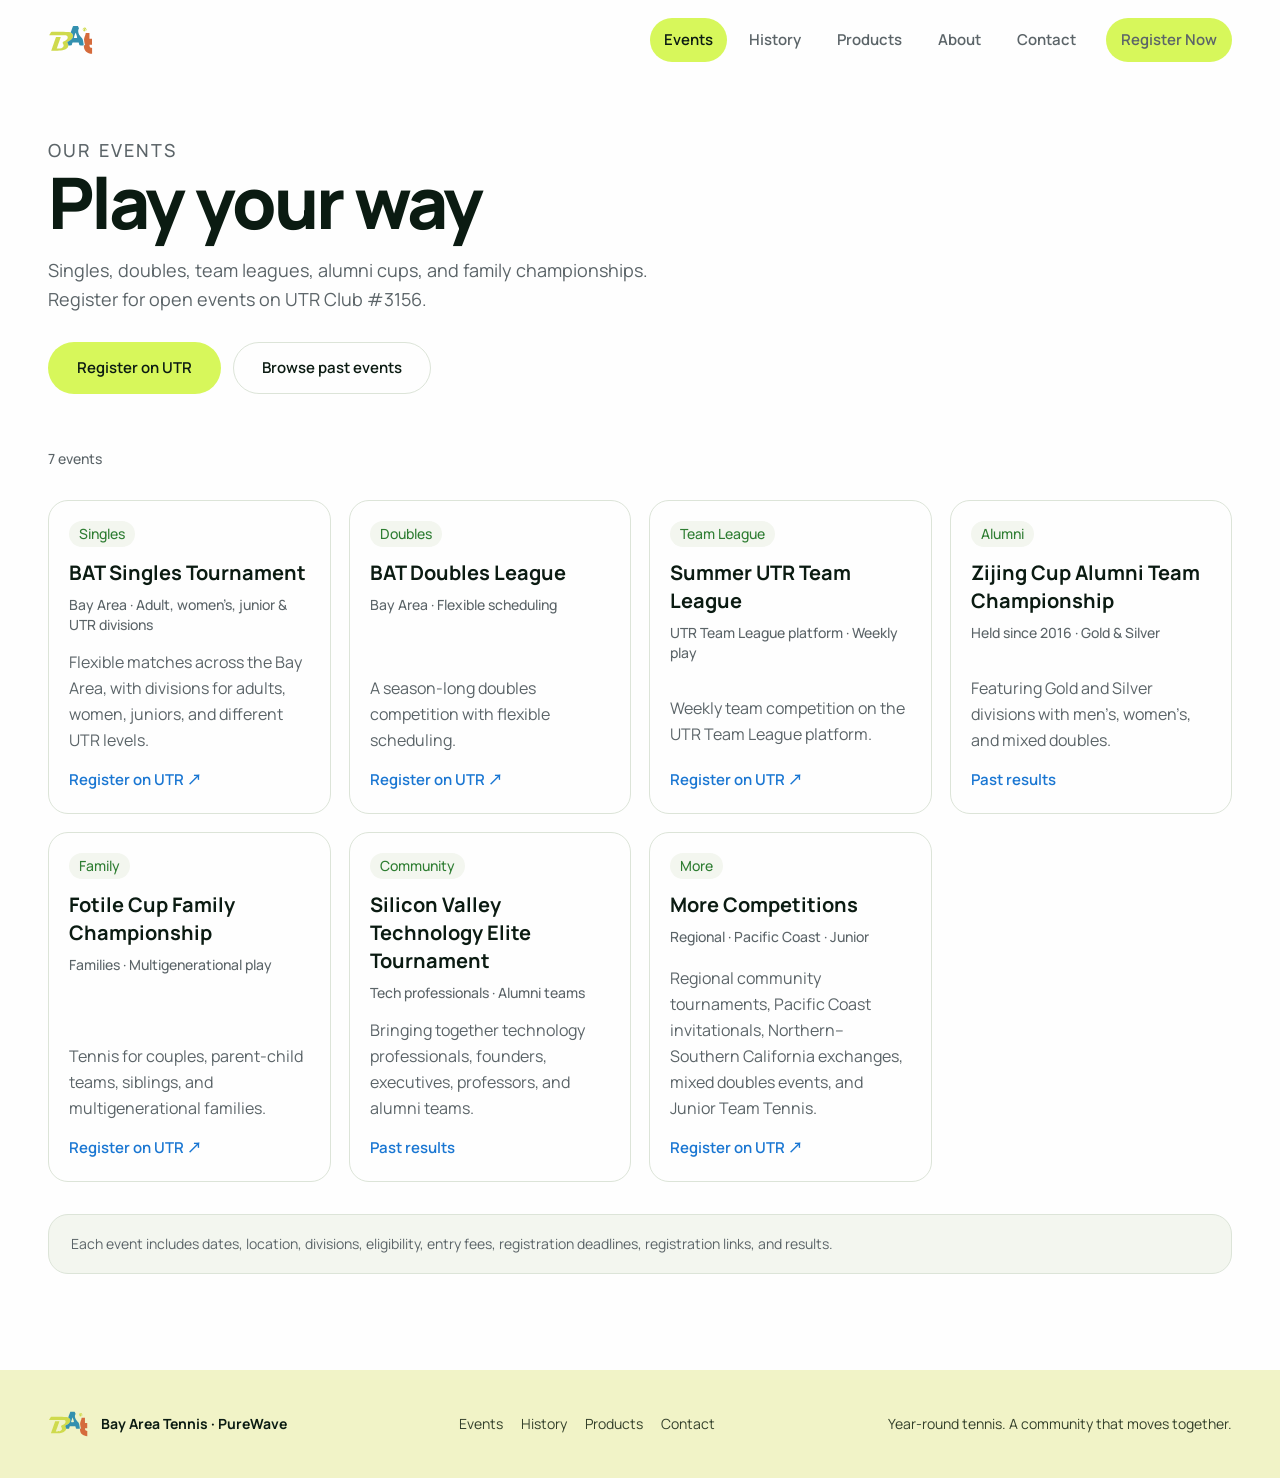
==== events.html @ 65853da6 "Update Bay Area Tennis site Co-authored-by: Copilot <223556219+Copilot@users.noreply.github.com>" ====
<!DOCTYPE html>
<html lang="en">
<head>
  <meta charset="UTF-8">
  <meta name="viewport" content="width=device-width, initial-scale=1.0">
  <meta name="description" content="Bay Area Tennis events: singles, doubles, team leagues, alumni cups, and family championships. Register on UTR Club #3156.">
  <meta name="theme-color" content="#2E7D32">
  <title>Events | Bay Area Tennis</title>
  <link rel="preconnect" href="https://fonts.googleapis.com">
  <link rel="preconnect" href="https://fonts.gstatic.com" crossorigin>
  <link href="https://fonts.googleapis.com/css2?family=Manrope:wght@400;500;600;700;800&family=Noto+Sans+SC:wght@400;500;700&display=swap" rel="stylesheet">
  <link rel="stylesheet" href="styles.css">
</head>
<body>
  <nav class="nav" aria-label="Main navigation">
    <a class="brand" href="index.html" aria-label="Bay Area Tennis home">
      <img src="resources/images/logo/BayAreaTennis_Logo.svg" alt="Bay Area Tennis">
    </a>
    <div class="nav-links">
      <a href="events.html" aria-current="page">Events</a>
      <a href="history.html">History</a>
      <a href="products.html">Products</a>
      <a href="index.html#about">About</a>
      <a href="index.html#contact">Contact</a>
      <a class="button button-primary" data-register href="https://app.utrsports.net/club/3156?tab=info">Register Now</a>
    </div>
    <button class="menu-toggle" type="button" aria-label="Open navigation menu" aria-expanded="false" aria-controls="mobile-menu">
      <svg width="20" height="20" viewBox="0 0 24 24" fill="none" aria-hidden="true">
        <path d="M4 7h16M4 12h16M4 17h16" stroke="currentColor" stroke-width="1.75" stroke-linecap="round"/>
      </svg>
    </button>
  </nav>
  <div class="mobile-menu" id="mobile-menu">
    <a href="events.html" aria-current="page">Events</a>
    <a href="history.html">History</a>
    <a href="products.html">Products</a>
    <a href="index.html#about">About</a>
    <a href="index.html#contact">Contact</a>
    <a data-register href="https://app.utrsports.net/club/3156?tab=info">Register Now</a>
  </div>

  <main>
    <header class="page-hero container">
      <p class="section-kicker">Our events</p>
      <h1 class="hero-title">Play your way</h1>
      <p>Singles, doubles, team leagues, alumni cups, and family championships. Register for open events on UTR Club #3156.</p>
      <div class="hero-actions">
        <a class="button button-primary" data-register href="https://app.utrsports.net/club/3156?tab=info">Register on UTR</a>
        <a class="button button-secondary on-light" href="history.html">Browse past events</a>
      </div>
    </header>

    <section class="container page-section">
      <div class="page-toolbar">
        <p class="section-status" id="events-status">Loading events…</p>
      </div>
      <div class="event-grid" id="events-grid"></div>
      <button class="button button-secondary on-light events-load-more" id="events-load-more" type="button" aria-controls="events-grid" hidden>Show more events</button>
      <p class="event-note" id="events-note"></p>
    </section>
  </main>

  <footer class="footer">
    <div class="container footer-inner">
      <div class="footer-brand">
        <img src="resources/images/logo/BayAreaTennis_Logo.svg" alt="">
        <span>Bay Area Tennis · PureWave</span>
      </div>
      <div class="footer-links">
        <a href="events.html">Events</a>
        <a href="history.html">History</a>
        <a href="products.html">Products</a>
        <a href="index.html#contact">Contact</a>
      </div>
      <p>Year-round tennis. A community that moves together.</p>
    </div>
  </footer>

  <script src="js/site.js"></script>
  <script src="js/events.js"></script>
</body>
</html>
---- styles.css ----
:root {
  --brand-green: #2e7d32;
  --brand-blue: #1976d2;
  --accent: #d7f75b;
  --accent-hover: #c9ea48;
  --accent-pressed: #bbdd38;
  --ink: #0b1b12;
  --muted: #5b6468;
  --canvas: #fefefe;
  --surface: #f3f6ef;
  --border: #dce4d8;
  --on-dark: #fff;
  --font-sans: "Manrope", "Noto Sans SC", "PingFang SC", "Microsoft YaHei", sans-serif;
  --container: 1280px;
  --page-pad: 48px;
  --section-space: 96px;
  --radius-card: 20px;
  --radius-control: 12px;
  --radius-pill: 999px;
  --nav-h: 80px;
  --ease: 180ms ease-out;
}

*, *::before, *::after { box-sizing: border-box; }

html {
  scroll-behavior: smooth;
  scroll-padding-top: calc(var(--nav-h) + 16px);
}

body {
  margin: 0;
  background: var(--canvas);
  color: var(--ink);
  font-family: var(--font-sans);
  font-size: 16px;
  line-height: 26px;
  -webkit-font-smoothing: antialiased;
}

img { max-width: 100%; display: block; }
a { color: inherit; }
h1, h2, h3, p { margin-top: 0; }

a:focus-visible,
button:focus-visible {
  outline: 3px solid var(--brand-blue);
  outline-offset: 3px;
}

.container {
  width: min(var(--container), calc(100% - 2 * var(--page-pad)));
  margin-inline: auto;
}

/* Nav */
.nav {
  position: fixed;
  inset: 0 0 auto;
  z-index: 30;
  height: var(--nav-h);
  display: flex;
  align-items: center;
  justify-content: space-between;
  gap: 24px;
  padding: 0 max(var(--page-pad), calc((100vw - var(--container)) / 2));
  background: rgba(254, 254, 254, .94);
  border-bottom: 1px solid transparent;
  backdrop-filter: blur(16px);
  transition: border-color var(--ease);
}

.nav.is-scrolled { border-bottom-color: var(--border); }

.brand {
  display: inline-flex;
  align-items: center;
  gap: 12px;
  text-decoration: none;
  color: var(--ink);
  font-size: 17px;
  font-weight: 800;
  letter-spacing: -.03em;
}

.brand img {
  width: auto;
  height: 32px;
}

.nav-links {
  display: flex;
  align-items: center;
  gap: 8px;
}

.nav-links a {
  min-height: 44px;
  display: inline-flex;
  align-items: center;
  padding: 8px 14px;
  border-radius: var(--radius-pill);
  color: var(--muted);
  font-size: 15px;
  font-weight: 600;
  line-height: 22px;
  text-decoration: none;
  transition: color var(--ease), background var(--ease);
}

.nav-links a:hover,
.nav-links a[aria-current="page"] {
  color: var(--ink);
  background: var(--surface);
}

.nav-links a[aria-current="page"] {
  background: var(--accent);
}

.nav-links .button {
  margin-left: 8px;
}

.menu-toggle {
  display: none;
  width: 44px;
  height: 44px;
  border: 1px solid var(--border);
  border-radius: 50%;
  background: var(--canvas);
  color: var(--ink);
  cursor: pointer;
}

.mobile-menu { display: none; }

/* Buttons */
.button {
  min-height: 52px;
  display: inline-flex;
  align-items: center;
  justify-content: center;
  gap: 8px;
  padding: 12px 28px;
  border: 1px solid transparent;
  border-radius: var(--radius-pill);
  font: inherit;
  font-size: 15px;
  font-weight: 600;
  line-height: 22px;
  text-decoration: none;
  cursor: pointer;
  transition: background var(--ease), color var(--ease), border-color var(--ease), transform var(--ease), box-shadow var(--ease);
}

.button:hover { transform: translateY(-1px); }
.button:active { transform: none; }

.button-primary {
  background: var(--accent);
  color: var(--ink);
}

.button-primary:hover { background: var(--accent-hover); }
.button-primary:active { background: var(--accent-pressed); }

.button-secondary {
  background: transparent;
  border-color: rgba(255, 255, 255, .55);
  color: var(--on-dark);
}

.button-secondary:hover { background: rgba(255, 255, 255, .12); }

.button-secondary.on-light {
  border-color: var(--border);
  color: var(--ink);
}

.button-secondary.on-light:hover { background: var(--surface); }

/* Hero */
.hero {
  position: relative;
  isolation: isolate;
  min-height: 640px;
  display: flex;
  align-items: center;
  overflow: hidden;
  padding: calc(var(--nav-h) + 56px) 0 64px;
  color: var(--on-dark);
  text-align: left;
  background:
    linear-gradient(rgba(9, 42, 65, .35), rgba(9, 42, 65, .35)),
    url("resources/images/hero-sky-serve.png") center center / cover no-repeat;
}

.hero::before,
.hero::after {
  content: none;
}

.hero-content {
  position: relative;
  z-index: 1;
  width: 100%;
  max-width: 680px;
}

.eyebrow {
  margin: 0 0 18px;
  color: var(--accent);
  font-size: 14px;
  font-weight: 500;
  letter-spacing: .14em;
  text-transform: uppercase;
  line-height: 20px;
}

.hero-title {
  margin: 0 0 24px;
  font-size: clamp(42px, 5.56vw, 80px);
  line-height: 1.05;
  font-weight: 800;
  letter-spacing: -.04em;
}

.hero-title span { display: block; }

.hero-copy {
  max-width: 540px;
  margin: 0 0 32px;
  color: rgba(255, 255, 255, .9);
  font-size: 18px;
  line-height: 29px;
}

.hero-actions {
  display: flex;
  flex-wrap: wrap;
  gap: 12px;
  margin-bottom: 40px;
}

.hero-note {
  margin: 0;
  color: rgba(255, 255, 255, .78);
  font-size: 14px;
  font-weight: 500;
  line-height: 20px;
}

/* Sections */
.section { padding: var(--section-space) 0; }
.section-surface { background: var(--surface); }
.section-compact { --section-space: 64px; }
.section-compact .section-header { margin-bottom: 24px; }

.section-header {
  max-width: 720px;
  margin-bottom: 40px;
}

.section-kicker {
  margin: 0 0 12px;
  color: var(--brand-green);
  font-size: 14px;
  font-weight: 500;
  letter-spacing: .12em;
  text-transform: uppercase;
  line-height: 20px;
}

.section h2,
.section-title {
  margin: 0 0 16px;
  font-size: clamp(30px, 3.1vw, 44px);
  line-height: 1.2;
  font-weight: 700;
  letter-spacing: -.025em;
}

.section-intro {
  margin: 0;
  color: var(--muted);
  font-size: 16px;
  line-height: 26px;
}

.section-cta { margin-top: 32px; }

.section-toolbar {
  display: flex;
  align-items: center;
  justify-content: space-between;
  gap: 16px;
  margin-bottom: 24px;
}

.section-status {
  margin: 0;
  color: var(--muted);
  font-size: 14px;
  font-weight: 500;
}

/* Events */
.event-grid {
  display: grid;
  grid-template-columns: repeat(4, minmax(0, 1fr));
  gap: 18px;
}

.event-card {
  display: flex;
  flex-direction: column;
  min-height: 100%;
  padding: 20px;
  border: 1px solid var(--border);
  border-radius: var(--radius-card);
  background: var(--canvas);
  transition: box-shadow var(--ease), transform var(--ease), border-color var(--ease);
}

.event-card:hover {
  transform: translateY(-2px);
  box-shadow: 0 8px 24px rgba(11, 27, 18, .08);
  border-color: #c8d5c2;
}

.events-load-more {
  display: flex;
  width: fit-content;
  margin: 24px auto 0;
}

.events-load-more[hidden] {
  display: none;
}

.event-status {
  display: inline-flex;
  align-items: center;
  width: fit-content;
  min-height: 26px;
  margin-bottom: 12px;
  padding: 0 10px;
  border-radius: var(--radius-pill);
  background: var(--surface);
  color: var(--brand-green);
  font-size: 14px;
  font-weight: 500;
  line-height: 20px;
}

.event-card h3 {
  margin: 0 0 8px;
  font-size: 20px;
  line-height: 28px;
  font-weight: 700;
}

.event-meta {
  margin: 0 0 12px;
  color: var(--muted);
  font-size: 14px;
  font-weight: 500;
  line-height: 20px;
}

.event-card p {
  margin: 0 0 14px;
  color: var(--muted);
  flex: 1;
}

.event-note {
  margin: 32px 0 0;
  padding: 18px 22px;
  border: 1px solid var(--border);
  border-radius: var(--radius-card);
  background: var(--surface);
  color: var(--muted);
  font-size: 14px;
  line-height: 22px;
}

.text-link {
  color: var(--brand-blue);
  font-size: 15px;
  font-weight: 600;
  text-decoration: none;
}

.text-link:hover {
  text-decoration: underline;
  text-underline-offset: 3px;
}

/* About / community */
.community-grid {
  display: grid;
  grid-template-columns: 1.05fr .95fr;
  gap: 32px;
  align-items: center;
}

.community-copy p {
  margin: 0 0 16px;
  color: var(--muted);
}

.community-copy p:last-of-type { margin-bottom: 24px; }

.audience-list {
  display: grid;
  grid-template-columns: repeat(2, minmax(0, 1fr));
  justify-content: start;
  gap: 7px 8px;
  margin: 0 0 18px;
  padding: 0;
  list-style: none;
}

.audience-list li {
  width: fit-content;
  max-width: 100%;
  padding: 6px 10px;
  border: 1px solid var(--border);
  border-radius: var(--radius-pill);
  background: var(--canvas);
  font-size: 12px;
  line-height: 18px;
  font-weight: 500;
  white-space: nowrap;
}

.audience-list li:last-child {
  grid-column: 1 / -1;
  justify-self: start;
}

@media (max-width: 640px) {
  .audience-list {
    grid-template-columns: 1fr;
  }

  .audience-list li:last-child {
    grid-column: auto;
    justify-self: start;
  }
}

.community-panel {
  position: relative;
  min-height: 300px;
  padding: 28px;
  border-radius: 24px;
  overflow: hidden;
  color: var(--on-dark);
  background:
    linear-gradient(160deg, rgba(25, 118, 210, .92), rgba(46, 125, 50, .88)),
    linear-gradient(45deg, var(--brand-blue), var(--brand-green));
}

.community-panel::before {
  content: "";
  position: absolute;
  inset: 24px;
  border: 1px solid rgba(255, 255, 255, .16);
  border-radius: 18px;
  pointer-events: none;
}

.community-panel > * { position: relative; z-index: 1; }

.community-panel .section-kicker { color: var(--accent); }

.community-panel h3 {
  margin: 0 0 14px;
  font-size: 32px;
  line-height: 1.15;
  letter-spacing: -.03em;
}

.community-panel p {
  margin: 0;
  color: rgba(255, 255, 255, .86);
  max-width: 34ch;
}

/* Cards / history preview / products preview */
.card-grid {
  display: grid;
  grid-template-columns: repeat(3, minmax(0, 1fr));
  gap: 24px;
}

.story-card {
  display: flex;
  flex-direction: column;
  padding: 24px;
  border: 1px solid var(--border);
  border-radius: var(--radius-card);
  background: var(--canvas);
  text-decoration: none;
  transition: box-shadow var(--ease), transform var(--ease);
}

.story-card:hover {
  transform: translateY(-2px);
  box-shadow: 0 8px 24px rgba(11, 27, 18, .08);
}

.story-card-image {
  width: 100%;
  aspect-ratio: 16 / 10;
  margin-bottom: 20px;
  border-radius: 12px;
  background: var(--surface);
  object-fit: contain;
}

.story-card-product-images {
  display: grid;
  grid-template-columns: repeat(2, minmax(0, 1fr));
  width: 100%;
  aspect-ratio: 16 / 10;
  gap: 2px;
  margin-bottom: 20px;
  overflow: hidden;
  border-radius: 12px;
  background: var(--surface);
}

.story-card-product-images-towel {
  grid-template-columns: repeat(3, minmax(0, 1fr));
}

.story-card-product-images img {
  width: 100%;
  height: 100%;
  object-fit: contain;
}

.story-card time,
.product-meta {
  display: block;
  margin-bottom: 12px;
  color: var(--brand-green);
  font-size: 14px;
  font-weight: 500;
  line-height: 20px;
}

.story-card h3 {
  margin: 0 0 12px;
  font-size: 22px;
  line-height: 30px;
  font-weight: 700;
}

.story-card p {
  margin: 0 0 20px;
  color: var(--muted);
  flex: 1;
}

/* Partners */
.partner-section {
  padding: 56px 0;
}

.partner-heading {
  margin-bottom: 28px;
  text-align: center;
}

.partner-heading .section-kicker {
  margin-bottom: 6px;
}

.partner-heading h2 {
  margin: 0;
}

.partner-logos {
  display: grid;
  gap: 20px;
}

.partner-logos-primary,
.partner-logos-secondary {
  display: flex;
  align-items: center;
  justify-content: center;
  flex-wrap: wrap;
}

.partner-logos-primary {
  gap: 24px;
}

.partner-logo {
  display: grid;
  place-items: center;
}

.partner-logo-primary {
  width: min(100%, 380px);
  height: 116px;
  padding: 16px 22px;
}

.partner-logo-primary img {
  width: 100%;
  height: 100%;
  object-fit: contain;
}

.partner-logos-secondary {
  gap: 16px;
}

.partner-logo-secondary {
  width: 160px;
  height: 80px;
  padding: 10px 14px;
}

.partner-logo-secondary img {
  width: 100%;
  height: 100%;
  object-fit: contain;
}

.partner-logo-webox img {
  width: 90%;
  height: 90%;
}

/* Contact */
.contact-band {
  padding: 40px 0;
  background: #d8ebf0;
  color: var(--ink);
}

.contact-layout {
  display: flex;
  align-items: center;
  justify-content: space-between;
  flex-wrap: wrap;
  gap: 28px 40px;
}

.contact-info {
  flex: 1 1 600px;
}

.contact-title {
  margin: 0 0 16px;
  font-size: 24px;
  line-height: 32px;
}

.contact-band .social-list {
  display: grid;
  grid-template-columns: repeat(2, minmax(0, 1fr));
  gap: 10px 28px;
  margin: 0;
  padding: 0;
  list-style: none;
  color: #354b53;
  font-size: 14px;
  line-height: 22px;
}

.contact-band .social-list strong {
  display: inline;
  margin-right: 8px;
  color: var(--ink);
}

.contact-band .social-list a {
  color: var(--brand-blue);
  text-underline-offset: 3px;
}

.contact-band .button-secondary {
  border-color: rgba(11, 27, 18, .3);
  color: var(--ink);
}

.contact-band .button-secondary:hover {
  background: rgba(11, 27, 18, .08);
}

.contact-actions {
  display: flex;
  flex-wrap: wrap;
  gap: 12px;
}

/* Footer */
.footer {
  padding: 40px 0;
  background: #f1f3c7;
  color: #34402b;
  font-size: 14px;
}

.footer-inner {
  display: flex;
  align-items: center;
  justify-content: space-between;
  gap: 24px;
  flex-wrap: wrap;
}

.footer-brand {
  display: flex;
  align-items: center;
  gap: 12px;
  color: var(--ink);
  font-weight: 700;
}

.footer-brand img {
  height: 28px;
  width: auto;
}

.footer-links {
  display: flex;
  flex-wrap: wrap;
  gap: 8px 18px;
}

.footer-links a {
  color: #34402b;
  text-decoration: none;
}

.footer-links a:hover { color: #a94e26; }

.footer p { margin: 0; }

/* Inner pages */
.page-hero {
  padding: calc(var(--nav-h) + 56px) 0 24px;
}

.page-hero .hero-title {
  margin-bottom: 16px;
  color: var(--ink);
}

.page-hero > p {
  max-width: 640px;
  margin: 0;
  color: var(--muted);
  font-size: 18px;
  line-height: 29px;
}

.page-hero .hero-actions {
  margin: 28px 0 0;
}

.page-section {
  padding-bottom: var(--section-space);
}

/* History */
.history-toolbar,
.page-toolbar {
  display: flex;
  align-items: center;
  justify-content: space-between;
  gap: 16px;
  margin: 28px 0;
}

.lang-toggle {
  display: inline-flex;
  padding: 4px;
  border: 1px solid var(--border);
  border-radius: var(--radius-pill);
  background: var(--surface);
}

.lang-toggle button {
  min-height: 36px;
  padding: 6px 14px;
  border: 0;
  border-radius: var(--radius-pill);
  background: transparent;
  color: var(--muted);
  font: inherit;
  font-size: 13px;
  font-weight: 700;
  cursor: pointer;
}

.lang-toggle button[aria-pressed="true"] {
  background: var(--accent);
  color: var(--ink);
}

.history-list {
  display: grid;
  gap: 20px;
}

.history-article {
  padding: 32px;
  border: 1px solid var(--border);
  border-radius: var(--radius-card);
  background: var(--canvas);
}

.history-article time {
  display: block;
  margin-bottom: 12px;
  color: var(--brand-green);
  font-size: 14px;
  font-weight: 500;
  line-height: 20px;
}

.history-article h2 {
  margin: 0 0 16px;
  font-size: clamp(22px, 2.4vw, 28px);
  line-height: 1.25;
  font-weight: 700;
  letter-spacing: -.02em;
}

.history-body { color: var(--muted); }
.history-body p { margin: 0 0 14px; }
.history-body p:last-child { margin-bottom: 0; }

.history-source { margin-top: 20px; font-size: 15px; }
.history-source a {
  color: var(--brand-blue);
  font-weight: 700;
  text-underline-offset: 3px;
}

/* Products */
.products-grid {
  display: grid;
  grid-template-columns: repeat(3, minmax(0, 1fr));
  gap: 24px;
}

.product-card {
  display: flex;
  flex-direction: column;
  min-height: 100%;
  border: 1px solid var(--border);
  border-radius: var(--radius-card);
  background: var(--canvas);
  overflow: hidden;
  transition: box-shadow var(--ease), transform var(--ease);
}

.product-card:hover {
  transform: translateY(-2px);
  box-shadow: 0 8px 24px rgba(11, 27, 18, .08);
}

.product-gallery {
  display: grid;
  gap: 10px;
}

.product-media {
  aspect-ratio: 4 / 3;
  background: var(--surface);
  overflow: hidden;
}

.product-media-grid {
  display: grid;
  gap: 2px;
}

.product-media-grid-pair { grid-template-columns: repeat(2, minmax(0, 1fr)); }
.product-media-grid-towel {
  grid-template-columns: repeat(3, minmax(0, 1fr));
  aspect-ratio: 16 / 5;
}

.product-media-item {
  display: flex;
  flex-direction: column;
  min-width: 0;
  min-height: 0;
  margin: 0;
  overflow: hidden;
  background: var(--canvas);
}

.product-media-item img {
  flex: 1;
  min-height: 0;
}

.product-media-item figcaption {
  padding: 5px 3px;
  color: var(--muted);
  font-size: 11px;
  line-height: 14px;
  text-align: center;
}

.product-media img,
.product-main-image {
  width: 100%;
  height: 100%;
  object-fit: contain;
}

.image-switcher {
  display: flex;
  flex-wrap: wrap;
  gap: 8px;
  padding: 0 12px;
}

.image-chip {
  min-height: 32px;
  padding: 6px 12px;
  border: 1px solid var(--border);
  border-radius: var(--radius-pill);
  background: var(--surface);
  color: var(--muted);
  font: inherit;
  font-size: 13px;
  font-weight: 600;
  cursor: pointer;
  transition: background var(--ease), color var(--ease), border-color var(--ease);
}

.image-chip:hover {
  color: var(--ink);
  border-color: #c8d5c2;
}

.image-chip[aria-pressed="true"] {
  background: var(--accent);
  border-color: transparent;
  color: var(--ink);
}

.product-media-fallback {
  width: 100%;
  height: 100%;
  display: grid;
  place-items: center;
  color: var(--muted);
  font-size: 14px;
  font-weight: 600;
  background: linear-gradient(135deg, var(--surface), #e7efe3);
}

.product-body {
  display: flex;
  flex-direction: column;
  flex: 1;
  padding: 20px 22px 24px;
}

.product-top {
  display: flex;
  align-items: center;
  justify-content: space-between;
  gap: 12px;
  margin-bottom: 10px;
}

.product-category {
  color: var(--brand-green);
  font-size: 13px;
  font-weight: 600;
  letter-spacing: .04em;
  text-transform: uppercase;
}

.product-status {
  display: inline-flex;
  align-items: center;
  min-height: 28px;
  padding: 0 10px;
  border-radius: var(--radius-pill);
  background: #fff4cc;
  color: #6a5200;
  font-size: 12px;
  font-weight: 700;
}

.product-card h3 {
  margin: 0 0 10px;
  font-size: 20px;
  line-height: 28px;
}

.product-card > .product-body > p,
.product-body > p {
  margin: 0 0 12px;
  color: var(--muted);
}

.product-designs {
  margin: 0 0 16px;
  color: var(--muted);
  font-size: 14px;
  line-height: 20px;
}

.product-actions {
  display: grid;
  gap: 10px;
  margin-top: auto;
}

.product-order-button { width: 100%; }
.product-detail { margin-top: 0; }

.product-panel {
  display: none;
  margin-top: 16px;
  padding-top: 16px;
  border-top: 1px solid var(--border);
}

.product-card.is-open .product-panel { display: block; }

.variant-list {
  display: grid;
  gap: 10px;
  margin: 0;
  padding: 0;
  list-style: none;
}

.variant-list li {
  display: flex;
  justify-content: space-between;
  gap: 12px;
  padding: 10px 12px;
  border-radius: 12px;
  background: var(--surface);
  color: var(--muted);
  font-size: 14px;
}

.variant-list strong { color: var(--ink); }

.product-note {
  margin: 12px 0 0;
  color: var(--muted);
  font-size: 13px;
  line-height: 20px;
}

html[lang="zh"] .hero-title {
  font-size: clamp(36px, 4.45vw, 64px);
  line-height: 1.2;
  font-weight: 700;
  letter-spacing: 0;
}

@media (max-width: 1199px) {
  :root {
    --page-pad: 32px;
    --section-space: 72px;
  }

  .event-grid,
  .card-grid,
  .products-grid {
    grid-template-columns: repeat(2, minmax(0, 1fr));
  }

  .community-grid,
  .contact-layout {
    grid-template-columns: 1fr;
    gap: 28px;
  }
}

@media (max-width: 960px) {
  .nav-links { display: none; }
  .menu-toggle { display: inline-grid; place-items: center; }

  .mobile-menu {
    position: fixed;
    top: var(--nav-h);
    right: 0;
    z-index: 29;
    display: none;
    width: min(320px, 88vw);
    padding: 16px 20px 24px;
    flex-direction: column;
    gap: 4px;
    border: 1px solid var(--border);
    border-top: 0;
    border-radius: 0 0 0 16px;
    background: rgba(254, 254, 254, .98);
    box-shadow: 0 16px 32px rgba(11, 27, 18, .1);
  }

  .mobile-menu.open { display: flex; }

  .mobile-menu a {
    min-height: 44px;
    display: flex;
    align-items: center;
    padding: 10px 4px;
    border-bottom: 1px solid var(--border);
    color: var(--ink);
    font-weight: 600;
    text-decoration: none;
  }

  .mobile-menu a:last-child {
    margin-top: 12px;
    justify-content: center;
    border: 0;
    border-radius: var(--radius-pill);
    background: var(--accent);
  }
}

@media (max-width: 767px) {
  :root {
    --page-pad: 20px;
    --section-space: 56px;
    --nav-h: 64px;
  }

  .hero {
    min-height: 560px;
    padding: calc(var(--nav-h) + 40px) 0 56px;
    background-position: right center;
  }

  .hero-copy { font-size: 16px; line-height: 26px; }

  .hero-actions,
  .contact-actions {
    flex-direction: column;
    align-items: stretch;
  }

  .button { width: 100%; min-height: 48px; }
  .nav-links .button { width: auto; }

  .event-grid,
  .card-grid,
  .products-grid {
    grid-template-columns: 1fr;
    gap: 16px;
  }

  .event-card h3 { font-size: 22px; line-height: 30px; }
  .section-header { margin-bottom: 24px; }
  .community-panel { min-height: 260px; padding: 24px; }
  .history-article { padding: 24px; }

  .history-toolbar,
  .page-toolbar,
  .section-toolbar {
    align-items: flex-start;
    flex-direction: column;
  }

  .footer-inner { align-items: flex-start; flex-direction: column; }

  .partner-section { padding: 44px 0; }
  .partner-heading { margin-bottom: 20px; }
  .partner-logos { gap: 16px; }
  .partner-logos-primary { gap: 12px; }
  .partner-logo-primary { width: calc(50% - 6px); height: 76px; padding: 10px; }
  .partner-logos-secondary { gap: 10px; }
  .partner-logo-secondary { width: 128px; height: 64px; padding: 8px 10px; }
  .contact-band .social-list { grid-template-columns: 1fr; }
  .contact-actions { width: 100%; }
  .contact-actions .button { width: 100%; }
}

@media (prefers-reduced-motion: reduce) {
  *, *::before, *::after {
    scroll-behavior: auto !important;
    transition-duration: .01ms !important;
  }
}
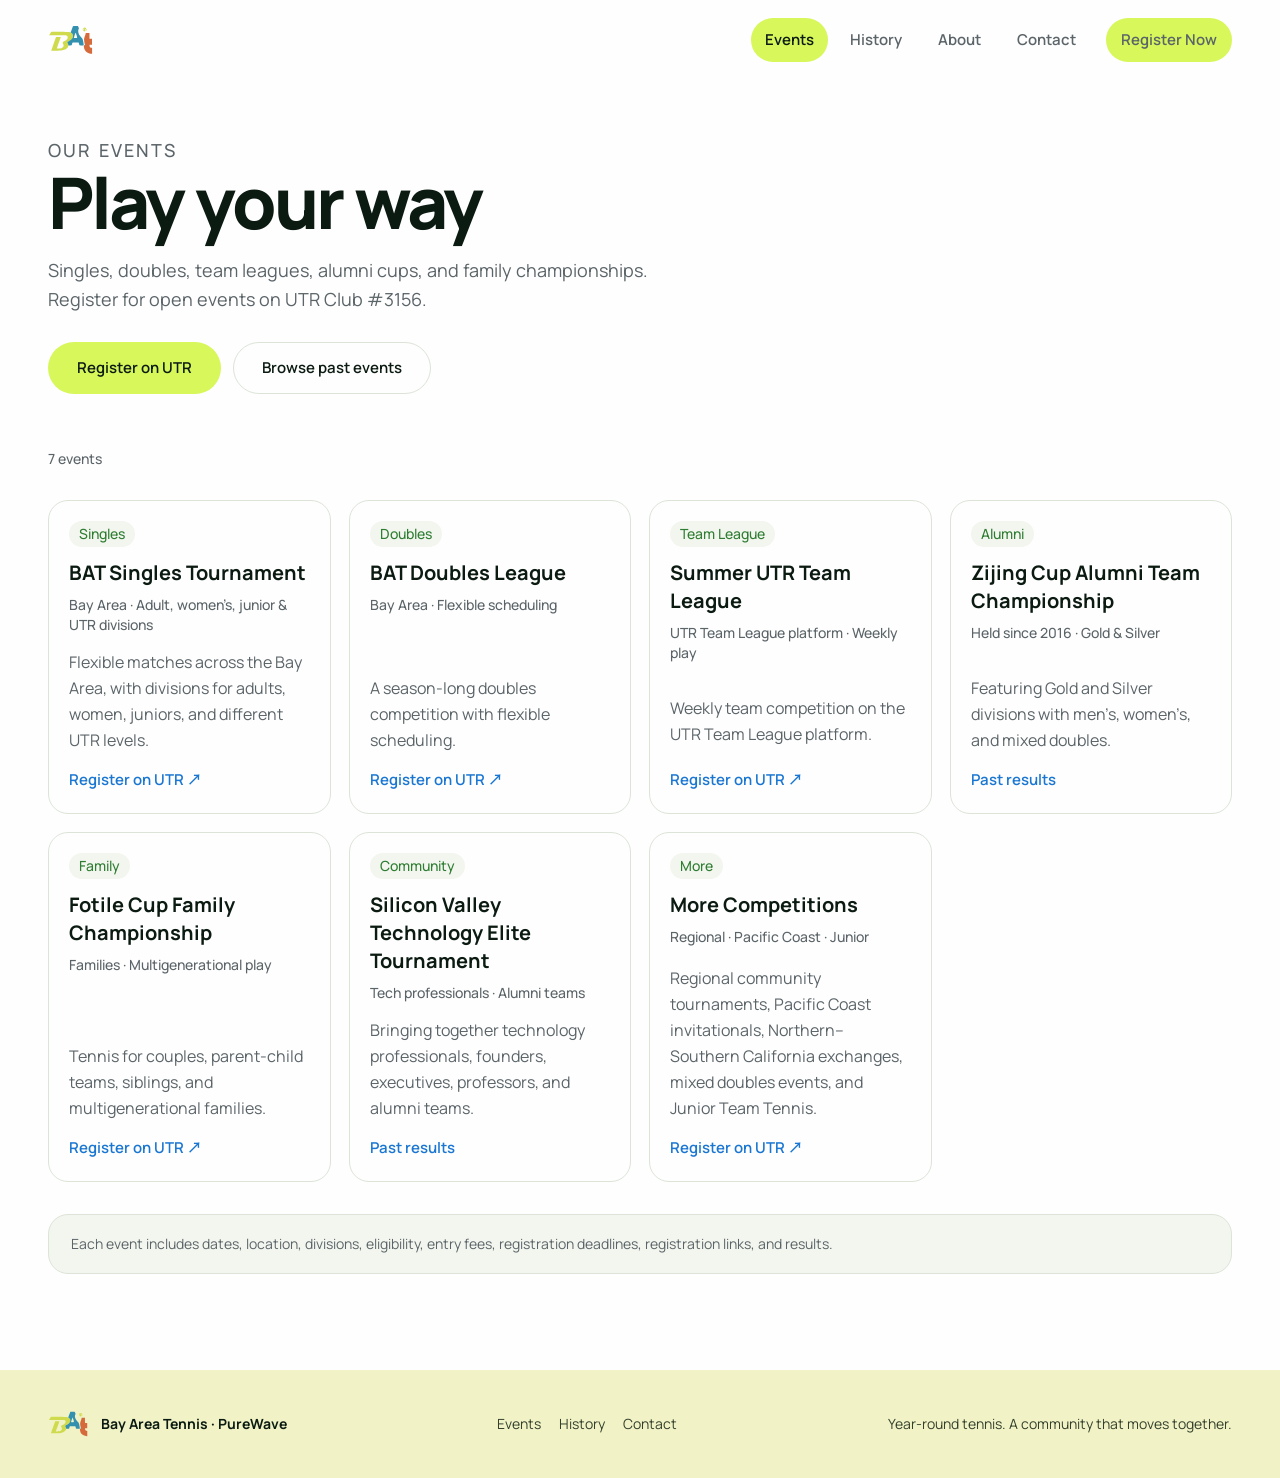
==== commit ec5b6ef5: "Remove product catalog from site Co-authored-by: Copilot <223556219+Copilot@users.noreply.github.com" ====
--- a/events.html
+++ b/events.html
@@ -19,7 +19,6 @@
     <div class="nav-links">
       <a href="events.html" aria-current="page">Events</a>
       <a href="history.html">History</a>
-      <a href="products.html">Products</a>
       <a href="index.html#about">About</a>
       <a href="index.html#contact">Contact</a>
       <a class="button button-primary" data-register href="https://app.utrsports.net/club/3156?tab=info">Register Now</a>
@@ -33,7 +32,6 @@
   <div class="mobile-menu" id="mobile-menu">
     <a href="events.html" aria-current="page">Events</a>
     <a href="history.html">History</a>
-    <a href="products.html">Products</a>
     <a href="index.html#about">About</a>
     <a href="index.html#contact">Contact</a>
     <a data-register href="https://app.utrsports.net/club/3156?tab=info">Register Now</a>
@@ -69,7 +67,6 @@
       <div class="footer-links">
         <a href="events.html">Events</a>
         <a href="history.html">History</a>
-        <a href="products.html">Products</a>
         <a href="index.html#contact">Contact</a>
       </div>
       <p>Year-round tennis. A community that moves together.</p>
--- a/styles.css
+++ b/styles.css
@@ -490,7 +490,7 @@
   max-width: 34ch;
 }
 
-/* Cards / history preview / products preview */
+/* Cards / history preview */
 .card-grid {
   display: grid;
   grid-template-columns: repeat(3, minmax(0, 1fr));
@@ -513,39 +513,7 @@
   box-shadow: 0 8px 24px rgba(11, 27, 18, .08);
 }
 
-.story-card-image {
-  width: 100%;
-  aspect-ratio: 16 / 10;
-  margin-bottom: 20px;
-  border-radius: 12px;
-  background: var(--surface);
-  object-fit: contain;
-}
-
-.story-card-product-images {
-  display: grid;
-  grid-template-columns: repeat(2, minmax(0, 1fr));
-  width: 100%;
-  aspect-ratio: 16 / 10;
-  gap: 2px;
-  margin-bottom: 20px;
-  overflow: hidden;
-  border-radius: 12px;
-  background: var(--surface);
-}
-
-.story-card-product-images-towel {
-  grid-template-columns: repeat(3, minmax(0, 1fr));
-}
-
-.story-card-product-images img {
-  width: 100%;
-  height: 100%;
-  object-fit: contain;
-}
-
-.story-card time,
-.product-meta {
+.story-card time {
   display: block;
   margin-bottom: 12px;
   color: var(--brand-green);
@@ -849,224 +817,6 @@
   text-underline-offset: 3px;
 }
 
-/* Products */
-.products-grid {
-  display: grid;
-  grid-template-columns: repeat(3, minmax(0, 1fr));
-  gap: 24px;
-}
-
-.product-card {
-  display: flex;
-  flex-direction: column;
-  min-height: 100%;
-  border: 1px solid var(--border);
-  border-radius: var(--radius-card);
-  background: var(--canvas);
-  overflow: hidden;
-  transition: box-shadow var(--ease), transform var(--ease);
-}
-
-.product-card:hover {
-  transform: translateY(-2px);
-  box-shadow: 0 8px 24px rgba(11, 27, 18, .08);
-}
-
-.product-gallery {
-  display: grid;
-  gap: 10px;
-}
-
-.product-media {
-  aspect-ratio: 4 / 3;
-  background: var(--surface);
-  overflow: hidden;
-}
-
-.product-media-grid {
-  display: grid;
-  gap: 2px;
-}
-
-.product-media-grid-pair { grid-template-columns: repeat(2, minmax(0, 1fr)); }
-.product-media-grid-towel {
-  grid-template-columns: repeat(3, minmax(0, 1fr));
-  aspect-ratio: 16 / 5;
-}
-
-.product-media-item {
-  display: flex;
-  flex-direction: column;
-  min-width: 0;
-  min-height: 0;
-  margin: 0;
-  overflow: hidden;
-  background: var(--canvas);
-}
-
-.product-media-item img {
-  flex: 1;
-  min-height: 0;
-}
-
-.product-media-item figcaption {
-  padding: 5px 3px;
-  color: var(--muted);
-  font-size: 11px;
-  line-height: 14px;
-  text-align: center;
-}
-
-.product-media img,
-.product-main-image {
-  width: 100%;
-  height: 100%;
-  object-fit: contain;
-}
-
-.image-switcher {
-  display: flex;
-  flex-wrap: wrap;
-  gap: 8px;
-  padding: 0 12px;
-}
-
-.image-chip {
-  min-height: 32px;
-  padding: 6px 12px;
-  border: 1px solid var(--border);
-  border-radius: var(--radius-pill);
-  background: var(--surface);
-  color: var(--muted);
-  font: inherit;
-  font-size: 13px;
-  font-weight: 600;
-  cursor: pointer;
-  transition: background var(--ease), color var(--ease), border-color var(--ease);
-}
-
-.image-chip:hover {
-  color: var(--ink);
-  border-color: #c8d5c2;
-}
-
-.image-chip[aria-pressed="true"] {
-  background: var(--accent);
-  border-color: transparent;
-  color: var(--ink);
-}
-
-.product-media-fallback {
-  width: 100%;
-  height: 100%;
-  display: grid;
-  place-items: center;
-  color: var(--muted);
-  font-size: 14px;
-  font-weight: 600;
-  background: linear-gradient(135deg, var(--surface), #e7efe3);
-}
-
-.product-body {
-  display: flex;
-  flex-direction: column;
-  flex: 1;
-  padding: 20px 22px 24px;
-}
-
-.product-top {
-  display: flex;
-  align-items: center;
-  justify-content: space-between;
-  gap: 12px;
-  margin-bottom: 10px;
-}
-
-.product-category {
-  color: var(--brand-green);
-  font-size: 13px;
-  font-weight: 600;
-  letter-spacing: .04em;
-  text-transform: uppercase;
-}
-
-.product-status {
-  display: inline-flex;
-  align-items: center;
-  min-height: 28px;
-  padding: 0 10px;
-  border-radius: var(--radius-pill);
-  background: #fff4cc;
-  color: #6a5200;
-  font-size: 12px;
-  font-weight: 700;
-}
-
-.product-card h3 {
-  margin: 0 0 10px;
-  font-size: 20px;
-  line-height: 28px;
-}
-
-.product-card > .product-body > p,
-.product-body > p {
-  margin: 0 0 12px;
-  color: var(--muted);
-}
-
-.product-designs {
-  margin: 0 0 16px;
-  color: var(--muted);
-  font-size: 14px;
-  line-height: 20px;
-}
-
-.product-actions {
-  display: grid;
-  gap: 10px;
-  margin-top: auto;
-}
-
-.product-order-button { width: 100%; }
-.product-detail { margin-top: 0; }
-
-.product-panel {
-  display: none;
-  margin-top: 16px;
-  padding-top: 16px;
-  border-top: 1px solid var(--border);
-}
-
-.product-card.is-open .product-panel { display: block; }
-
-.variant-list {
-  display: grid;
-  gap: 10px;
-  margin: 0;
-  padding: 0;
-  list-style: none;
-}
-
-.variant-list li {
-  display: flex;
-  justify-content: space-between;
-  gap: 12px;
-  padding: 10px 12px;
-  border-radius: 12px;
-  background: var(--surface);
-  color: var(--muted);
-  font-size: 14px;
-}
-
-.variant-list strong { color: var(--ink); }
-
-.product-note {
-  margin: 12px 0 0;
-  color: var(--muted);
-  font-size: 13px;
-  line-height: 20px;
-}
-
 html[lang="zh"] .hero-title {
   font-size: clamp(36px, 4.45vw, 64px);
   line-height: 1.2;
@@ -1081,8 +831,7 @@
   }
 
   .event-grid,
-  .card-grid,
-  .products-grid {
+  .card-grid {
     grid-template-columns: repeat(2, minmax(0, 1fr));
   }
 
@@ -1161,8 +910,7 @@
   .nav-links .button { width: auto; }
 
   .event-grid,
-  .card-grid,
-  .products-grid {
+  .card-grid {
     grid-template-columns: 1fr;
     gap: 16px;
   }
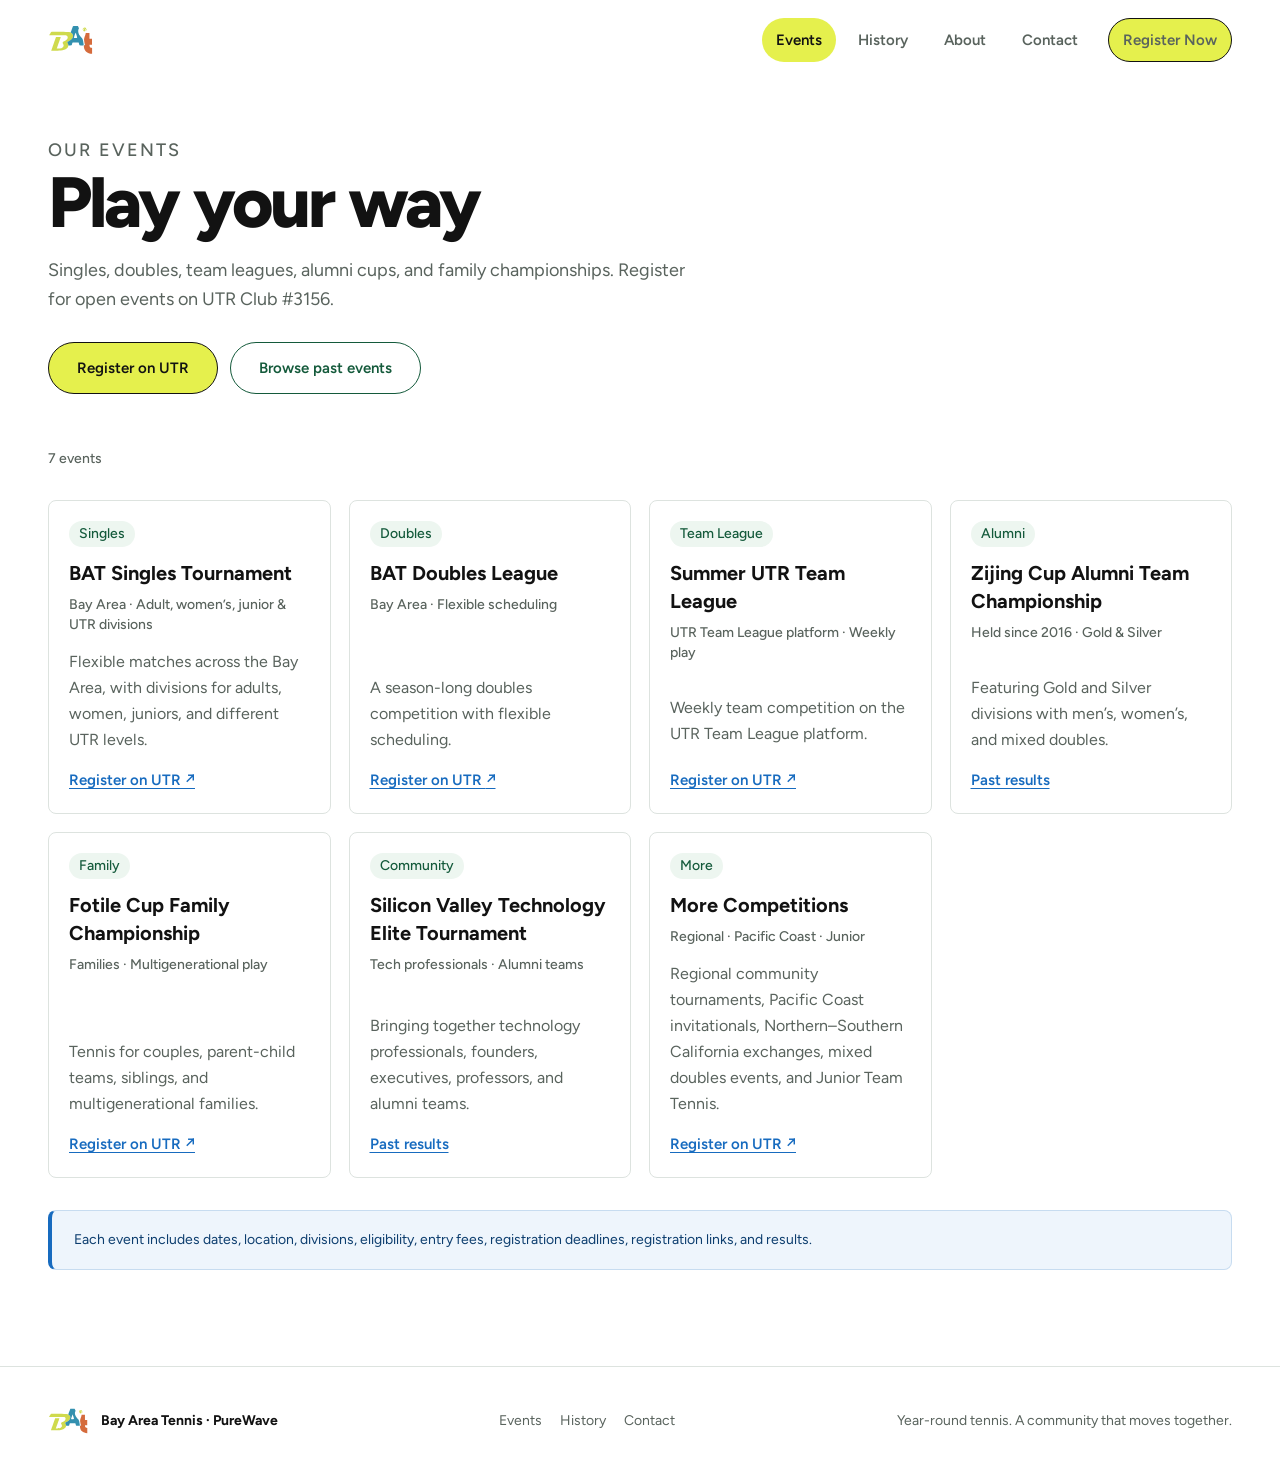
==== commit 4ede6196: "Apply brand design guidelines to site Co-authored-by: Copilot <223556219+Copilot@users.noreply.githu" ====
--- a/events.html
+++ b/events.html
@@ -4,12 +4,12 @@
   <meta charset="UTF-8">
   <meta name="viewport" content="width=device-width, initial-scale=1.0">
   <meta name="description" content="Bay Area Tennis events: singles, doubles, team leagues, alumni cups, and family championships. Register on UTR Club #3156.">
-  <meta name="theme-color" content="#2E7D32">
+  <meta name="theme-color" content="#1D7C53">
   <title>Events | Bay Area Tennis</title>
   <link rel="preconnect" href="https://fonts.googleapis.com">
   <link rel="preconnect" href="https://fonts.gstatic.com" crossorigin>
-  <link href="https://fonts.googleapis.com/css2?family=Manrope:wght@400;500;600;700;800&family=Noto+Sans+SC:wght@400;500;700&display=swap" rel="stylesheet">
-  <link rel="stylesheet" href="styles.css">
+  <link href="https://fonts.googleapis.com/css2?family=Figtree:wght@400;500;600;700;800&family=Noto+Sans+SC:wght@400;500;700&display=swap" rel="stylesheet">
+  <link rel="stylesheet" href="styles.css?v=brand-design">
 </head>
 <body>
   <nav class="nav" aria-label="Main navigation">
--- a/styles.css
+++ b/styles.css
@@ -1,24 +1,33 @@
 :root {
-  --brand-green: #2e7d32;
-  --brand-blue: #1976d2;
-  --accent: #d7f75b;
-  --accent-hover: #c9ea48;
-  --accent-pressed: #bbdd38;
-  --ink: #0b1b12;
-  --muted: #5b6468;
-  --canvas: #fefefe;
-  --surface: #f3f6ef;
-  --border: #dce4d8;
+  color-scheme: light;
+  --brand-green: #1d7c53;
+  --brand-green-deep: #145a3b;
+  --brand-blue: #176bbf;
+  --brand-blue-deep: #0c3d6e;
+  --accent: #e5f04d;
+  --accent-hover: #d9e538;
+  --accent-pressed: #ccd926;
+  --ink: #121212;
+  --muted: #59635d;
+  --canvas: #fff;
+  --surface: #f7f8f7;
+  --surface-secondary: #f0f2f1;
+  --tint-yellow: #fafce3;
+  --tint-green: #edf6f0;
+  --tint-blue: #eef5fc;
+  --border: #dde3df;
+  --border-control: #7a857e;
   --on-dark: #fff;
-  --font-sans: "Manrope", "Noto Sans SC", "PingFang SC", "Microsoft YaHei", sans-serif;
+  --font-sans: "Figtree", "Noto Sans SC", "PingFang SC", "Microsoft YaHei", Arial, sans-serif;
   --container: 1280px;
   --page-pad: 48px;
   --section-space: 96px;
-  --radius-card: 20px;
+  --radius-card: 8px;
+  --radius-panel: 16px;
   --radius-control: 12px;
   --radius-pill: 999px;
   --nav-h: 80px;
-  --ease: 180ms ease-out;
+  --ease: 200ms ease-out;
 }
 
 *, *::before, *::after { box-sizing: border-box; }
@@ -64,9 +73,8 @@
   justify-content: space-between;
   gap: 24px;
   padding: 0 max(var(--page-pad), calc((100vw - var(--container)) / 2));
-  background: rgba(254, 254, 254, .94);
+  background: var(--canvas);
   border-bottom: 1px solid transparent;
-  backdrop-filter: blur(16px);
   transition: border-color var(--ease);
 }
 
@@ -160,6 +168,7 @@
 .button-primary {
   background: var(--accent);
   color: var(--ink);
+  border-color: var(--ink);
 }
 
 .button-primary:hover { background: var(--accent-hover); }
@@ -174,11 +183,12 @@
 .button-secondary:hover { background: rgba(255, 255, 255, .12); }
 
 .button-secondary.on-light {
-  border-color: var(--border);
-  color: var(--ink);
-}
-
-.button-secondary.on-light:hover { background: var(--surface); }
+  border-color: var(--brand-green-deep);
+  background: var(--canvas);
+  color: var(--brand-green-deep);
+}
+
+.button-secondary.on-light:hover { background: var(--tint-green); }
 
 /* Hero */
 .hero {
@@ -192,7 +202,7 @@
   color: var(--on-dark);
   text-align: left;
   background:
-    linear-gradient(rgba(9, 42, 65, .35), rgba(9, 42, 65, .35)),
+    linear-gradient(rgba(18, 18, 18, .35), rgba(18, 18, 18, .35)),
     url("resources/images/hero-sky-serve.png") center center / cover no-repeat;
 }
 
@@ -253,7 +263,7 @@
 
 /* Sections */
 .section { padding: var(--section-space) 0; }
-.section-surface { background: var(--surface); }
+.section-surface { background: var(--tint-green); }
 .section-compact { --section-space: 64px; }
 .section-compact .section-header { margin-bottom: 24px; }
 
@@ -320,13 +330,12 @@
   border: 1px solid var(--border);
   border-radius: var(--radius-card);
   background: var(--canvas);
-  transition: box-shadow var(--ease), transform var(--ease), border-color var(--ease);
+  transition: background var(--ease), border-color var(--ease);
 }
 
 .event-card:hover {
-  transform: translateY(-2px);
-  box-shadow: 0 8px 24px rgba(11, 27, 18, .08);
-  border-color: #c8d5c2;
+  background: var(--surface);
+  border-color: var(--border-control);
 }
 
 .events-load-more {
@@ -347,8 +356,8 @@
   margin-bottom: 12px;
   padding: 0 10px;
   border-radius: var(--radius-pill);
-  background: var(--surface);
-  color: var(--brand-green);
+  background: var(--tint-green);
+  color: var(--brand-green-deep);
   font-size: 14px;
   font-weight: 500;
   line-height: 20px;
@@ -378,10 +387,11 @@
 .event-note {
   margin: 32px 0 0;
   padding: 18px 22px;
-  border: 1px solid var(--border);
+  border: 1px solid #c7dcf0;
+  border-left: 4px solid var(--brand-blue);
   border-radius: var(--radius-card);
-  background: var(--surface);
-  color: var(--muted);
+  background: var(--tint-blue);
+  color: var(--brand-blue-deep);
   font-size: 14px;
   line-height: 22px;
 }
@@ -390,12 +400,12 @@
   color: var(--brand-blue);
   font-size: 15px;
   font-weight: 600;
-  text-decoration: none;
-}
-
-.text-link:hover {
   text-decoration: underline;
   text-underline-offset: 3px;
+}
+
+.text-link:hover {
+  color: var(--brand-blue-deep);
 }
 
 /* About / community */
@@ -456,12 +466,10 @@
   position: relative;
   min-height: 300px;
   padding: 28px;
-  border-radius: 24px;
+  border-radius: var(--radius-panel);
   overflow: hidden;
   color: var(--on-dark);
-  background:
-    linear-gradient(160deg, rgba(25, 118, 210, .92), rgba(46, 125, 50, .88)),
-    linear-gradient(45deg, var(--brand-blue), var(--brand-green));
+  background: var(--brand-green);
 }
 
 .community-panel::before {
@@ -469,7 +477,7 @@
   position: absolute;
   inset: 24px;
   border: 1px solid rgba(255, 255, 255, .16);
-  border-radius: 18px;
+  border-radius: 12px;
   pointer-events: none;
 }
 
@@ -505,12 +513,12 @@
   border-radius: var(--radius-card);
   background: var(--canvas);
   text-decoration: none;
-  transition: box-shadow var(--ease), transform var(--ease);
+  transition: background var(--ease), border-color var(--ease);
 }
 
 .story-card:hover {
-  transform: translateY(-2px);
-  box-shadow: 0 8px 24px rgba(11, 27, 18, .08);
+  background: var(--surface);
+  border-color: var(--border-control);
 }
 
 .story-card time {
@@ -611,7 +619,8 @@
 /* Contact */
 .contact-band {
   padding: 40px 0;
-  background: #d8ebf0;
+  background: var(--canvas);
+  border-block: 1px solid var(--border);
   color: var(--ink);
 }
 
@@ -629,6 +638,7 @@
 
 .contact-title {
   margin: 0 0 16px;
+  color: var(--brand-green-deep);
   font-size: 24px;
   line-height: 32px;
 }
@@ -640,7 +650,7 @@
   margin: 0;
   padding: 0;
   list-style: none;
-  color: #354b53;
+  color: var(--muted);
   font-size: 14px;
   line-height: 22px;
 }
@@ -648,7 +658,7 @@
 .contact-band .social-list strong {
   display: inline;
   margin-right: 8px;
-  color: var(--ink);
+  color: var(--brand-green-deep);
 }
 
 .contact-band .social-list a {
@@ -657,12 +667,13 @@
 }
 
 .contact-band .button-secondary {
-  border-color: rgba(11, 27, 18, .3);
-  color: var(--ink);
+  border-color: var(--brand-green-deep);
+  background: var(--canvas);
+  color: var(--brand-green-deep);
 }
 
 .contact-band .button-secondary:hover {
-  background: rgba(11, 27, 18, .08);
+  background: var(--tint-green);
 }
 
 .contact-actions {
@@ -674,8 +685,9 @@
 /* Footer */
 .footer {
   padding: 40px 0;
-  background: #f1f3c7;
-  color: #34402b;
+  background: var(--canvas);
+  border-top: 1px solid var(--border);
+  color: var(--muted);
   font-size: 14px;
 }
 
@@ -707,11 +719,11 @@
 }
 
 .footer-links a {
-  color: #34402b;
+  color: var(--muted);
   text-decoration: none;
 }
 
-.footer-links a:hover { color: #a94e26; }
+.footer-links a:hover { color: var(--brand-blue-deep); }
 
 .footer p { margin: 0; }
 
@@ -859,8 +871,8 @@
     border: 1px solid var(--border);
     border-top: 0;
     border-radius: 0 0 0 16px;
-    background: rgba(254, 254, 254, .98);
-    box-shadow: 0 16px 32px rgba(11, 27, 18, .1);
+    background: var(--canvas);
+    box-shadow: 0 12px 32px rgba(18, 18, 18, .1);
   }
 
   .mobile-menu.open { display: flex; }
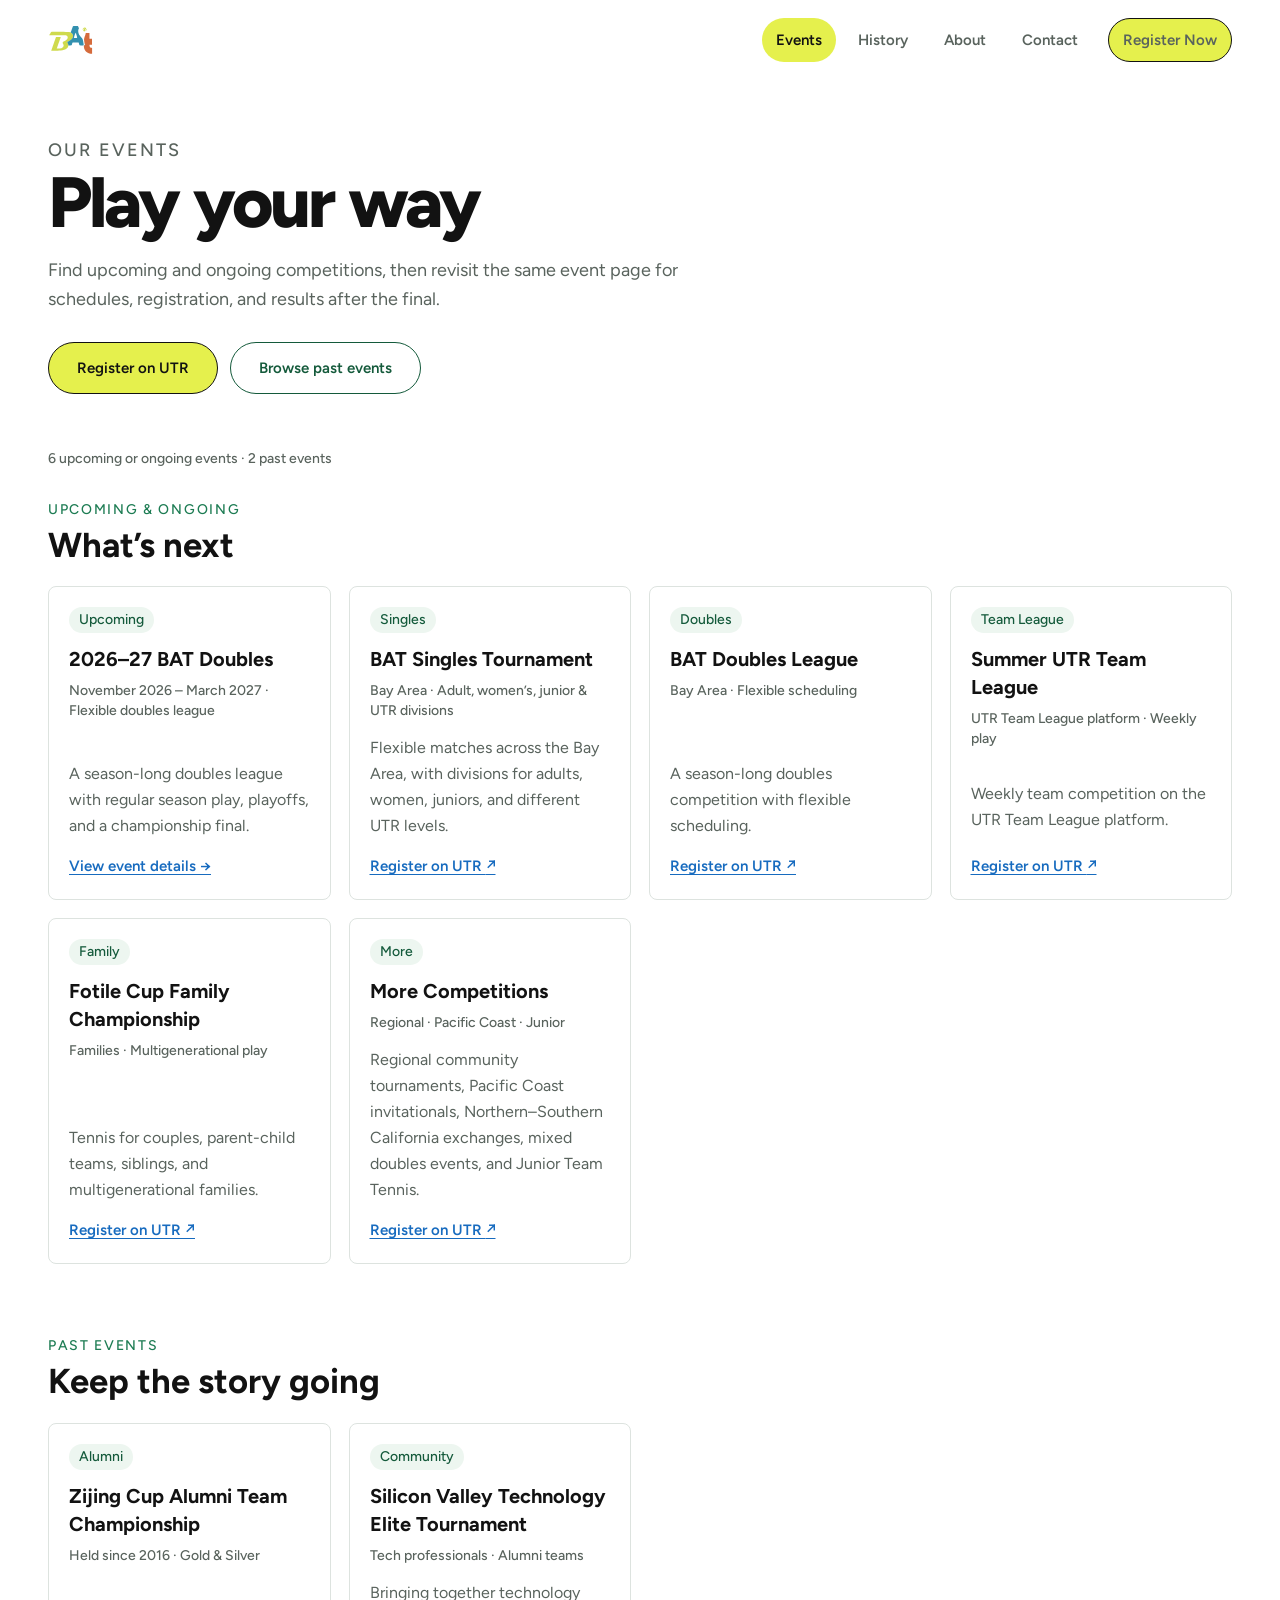
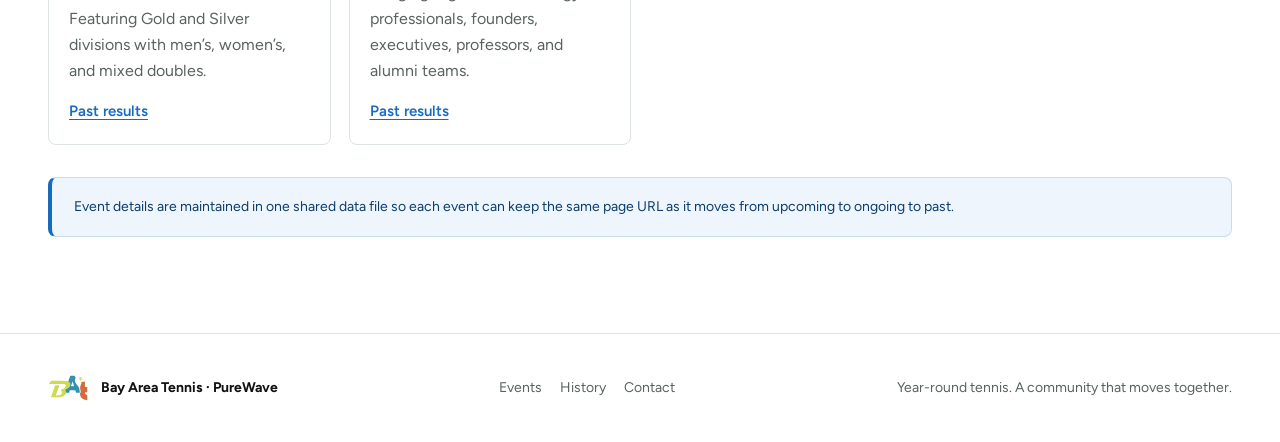
==== commit d02a9d0f: "Add reusable event announcement draft Co-authored-by: Copilot <223556219+Copilot@users.noreply.githu" ====
--- a/events.html
+++ b/events.html
@@ -9,7 +9,7 @@
   <link rel="preconnect" href="https://fonts.googleapis.com">
   <link rel="preconnect" href="https://fonts.gstatic.com" crossorigin>
   <link href="https://fonts.googleapis.com/css2?family=Figtree:wght@400;500;600;700;800&family=Noto+Sans+SC:wght@400;500;700&display=swap" rel="stylesheet">
-  <link rel="stylesheet" href="styles.css?v=brand-design">
+  <link rel="stylesheet" href="styles.css?v=events-draft">
 </head>
 <body>
   <nav class="nav" aria-label="Main navigation">
@@ -41,7 +41,7 @@
     <header class="page-hero container">
       <p class="section-kicker">Our events</p>
       <h1 class="hero-title">Play your way</h1>
-      <p>Singles, doubles, team leagues, alumni cups, and family championships. Register for open events on UTR Club #3156.</p>
+      <p>Find upcoming and ongoing competitions, then revisit the same event page for schedules, registration, and results after the final.</p>
       <div class="hero-actions">
         <a class="button button-primary" data-register href="https://app.utrsports.net/club/3156?tab=info">Register on UTR</a>
         <a class="button button-secondary on-light" href="history.html">Browse past events</a>
@@ -52,8 +52,20 @@
       <div class="page-toolbar">
         <p class="section-status" id="events-status">Loading events…</p>
       </div>
-      <div class="event-grid" id="events-grid"></div>
-      <button class="button button-secondary on-light events-load-more" id="events-load-more" type="button" aria-controls="events-grid" hidden>Show more events</button>
+      <section class="event-list-section" aria-labelledby="upcoming-events-heading">
+        <div class="section-header section-header-small">
+          <p class="section-kicker">Upcoming &amp; ongoing</p>
+          <h2 id="upcoming-events-heading">What’s next</h2>
+        </div>
+        <div class="event-grid" id="events-grid" data-event-list="upcoming"></div>
+      </section>
+      <section class="event-list-section" aria-labelledby="past-events-heading">
+        <div class="section-header section-header-small">
+          <p class="section-kicker">Past events</p>
+          <h2 id="past-events-heading">Keep the story going</h2>
+        </div>
+        <div class="event-grid" id="past-events-grid" data-event-list="past"></div>
+      </section>
       <p class="event-note" id="events-note"></p>
     </section>
   </main>
@@ -74,6 +86,6 @@
   </footer>
 
   <script src="js/site.js"></script>
-  <script src="js/events.js"></script>
+  <script src="js/events.js?v=events-draft"></script>
 </body>
 </html>
--- a/styles.css
+++ b/styles.css
@@ -214,7 +214,6 @@
 .hero-content {
   position: relative;
   z-index: 1;
-  width: 100%;
   max-width: 680px;
 }
 
@@ -411,9 +410,9 @@
 /* About / community */
 .community-grid {
   display: grid;
-  grid-template-columns: 1.05fr .95fr;
-  gap: 32px;
-  align-items: center;
+  grid-template-columns: minmax(0, .78fr) minmax(0, 1.22fr);
+  gap: clamp(32px, 3vw, 48px);
+  align-items: stretch;
 }
 
 .community-copy p {
@@ -425,7 +424,7 @@
 
 .audience-list {
   display: grid;
-  grid-template-columns: repeat(2, minmax(0, 1fr));
+  grid-template-columns: 1fr;
   justify-content: start;
   gap: 7px 8px;
   margin: 0 0 18px;
@@ -446,11 +445,6 @@
   white-space: nowrap;
 }
 
-.audience-list li:last-child {
-  grid-column: 1 / -1;
-  justify-self: start;
-}
-
 @media (max-width: 640px) {
   .audience-list {
     grid-template-columns: 1fr;
@@ -464,38 +458,126 @@
 
 .community-panel {
   position: relative;
-  min-height: 300px;
-  padding: 28px;
+  min-height: clamp(460px, 38vw, 540px);
+  padding: 0;
   border-radius: var(--radius-panel);
   overflow: hidden;
   color: var(--on-dark);
-  background: var(--brand-green);
-}
-
-.community-panel::before {
+  background: var(--ink);
+}
+
+.community-carousel,
+.community-carousel-slides,
+.community-slide {
+  position: absolute;
+  inset: 0;
+}
+
+.community-carousel {
+  isolation: isolate;
+}
+
+.community-carousel::after {
+  position: absolute;
+  inset: 0;
+  z-index: 1;
+  background: linear-gradient(0deg, rgba(18, 18, 18, .78), rgba(18, 18, 18, .04) 78%);
   content: "";
+  pointer-events: none;
+}
+
+.community-slide {
+  margin: 0;
+  opacity: 0;
+  transition: opacity 600ms ease;
+}
+
+.community-slide.is-active {
+  opacity: 1;
+}
+
+.community-slide img {
+  width: 100%;
+  height: 100%;
+  object-fit: cover;
+}
+
+.community-carousel-content {
   position: absolute;
-  inset: 24px;
-  border: 1px solid rgba(255, 255, 255, .16);
-  border-radius: 12px;
-  pointer-events: none;
-}
-
-.community-panel > * { position: relative; z-index: 1; }
-
-.community-panel .section-kicker { color: var(--accent); }
+  inset: 0;
+  z-index: 2;
+  display: grid;
+  grid-template-columns: minmax(0, 1fr) auto;
+  align-content: end;
+  align-items: end;
+  gap: 12px 16px;
+  padding: 32px;
+}
+
+.community-panel .section-kicker {
+  position: absolute;
+  top: 32px;
+  left: 32px;
+  margin: 0;
+  color: var(--accent);
+}
+
+.community-carousel-copy {
+  min-width: 0;
+}
 
 .community-panel h3 {
-  margin: 0 0 14px;
-  font-size: 32px;
+  margin: 0 0 8px;
+  font-size: clamp(30px, 3vw, 40px);
   line-height: 1.15;
   letter-spacing: -.03em;
 }
 
-.community-panel p {
+.community-panel .community-slide-caption {
   margin: 0;
   color: rgba(255, 255, 255, .86);
   max-width: 34ch;
+  font-size: 16px;
+  line-height: 24px;
+}
+
+.community-carousel-controls {
+  display: flex;
+  align-items: center;
+  gap: 8px;
+}
+
+.community-carousel-controls button {
+  min-width: 44px;
+  height: 44px;
+  display: inline-flex;
+  align-items: center;
+  justify-content: center;
+  padding: 0 10px;
+  border: 1px solid rgba(255, 255, 255, .72);
+  border-radius: var(--radius-pill);
+  background: rgba(18, 18, 18, .36);
+  color: var(--on-dark);
+  font: inherit;
+  font-size: 13px;
+  font-weight: 600;
+  cursor: pointer;
+  transition: background var(--ease), color var(--ease);
+}
+
+.community-carousel-controls button:hover {
+  background: var(--canvas);
+  color: var(--ink);
+}
+
+.community-carousel-controls svg {
+  width: 20px;
+  height: 20px;
+  fill: none;
+  stroke: currentColor;
+  stroke-linecap: round;
+  stroke-linejoin: round;
+  stroke-width: 1.8;
 }
 
 /* Cards / history preview */
@@ -620,7 +702,6 @@
 .contact-band {
   padding: 40px 0;
   background: var(--canvas);
-  border-block: 1px solid var(--border);
   color: var(--ink);
 }
 
@@ -753,6 +834,193 @@
   padding-bottom: var(--section-space);
 }
 
+.event-list-section + .event-list-section {
+  margin-top: 72px;
+}
+
+.section-header-small {
+  margin-bottom: 24px;
+}
+
+.section-header-small h2 {
+  font-size: clamp(26px, 2.7vw, 36px);
+}
+
+/* Event detail */
+.event-detail-hero {
+  padding: calc(var(--nav-h) + 56px) 0 64px;
+}
+
+.event-detail-hero .hero-title {
+  max-width: 760px;
+  margin: 12px 0 16px;
+  color: var(--ink);
+}
+
+.event-detail-lead {
+  max-width: 680px;
+  margin: 0;
+  color: var(--muted);
+  font-size: 20px;
+  line-height: 31px;
+}
+
+.event-detail-hero .hero-actions {
+  margin: 28px 0 0;
+}
+
+.back-link {
+  color: var(--brand-blue);
+  font-size: 15px;
+  font-weight: 600;
+  text-underline-offset: 3px;
+}
+
+.event-detail-section {
+  background: var(--surface);
+}
+
+.event-detail-layout {
+  display: grid;
+  grid-template-columns: minmax(0, 1fr) minmax(280px, 360px);
+  gap: clamp(40px, 6vw, 88px);
+  align-items: start;
+}
+
+.event-detail-main {
+  max-width: 760px;
+}
+
+.detail-block {
+  padding-bottom: 56px;
+}
+
+.detail-block + .detail-block {
+  padding-top: 56px;
+  border-top: 1px solid var(--border);
+}
+
+.detail-block h2,
+.registration-card h2 {
+  margin: 0 0 24px;
+  font-size: clamp(28px, 3vw, 40px);
+  line-height: 1.2;
+  letter-spacing: -.025em;
+}
+
+.stage-list,
+.division-grid {
+  display: grid;
+  gap: 16px;
+}
+
+.stage-list {
+  grid-template-columns: repeat(3, minmax(0, 1fr));
+}
+
+.stage-card,
+.division-card {
+  padding: 20px;
+  border: 1px solid var(--border);
+  border-radius: var(--radius-card);
+  background: var(--canvas);
+}
+
+.stage-number {
+  display: block;
+  margin-bottom: 20px;
+  color: var(--brand-green);
+  font-size: 13px;
+  font-weight: 700;
+  letter-spacing: .12em;
+}
+
+.stage-card h3,
+.division-card h3 {
+  margin: 0 0 8px;
+  font-size: 20px;
+  line-height: 1.3;
+}
+
+.stage-card p:last-child,
+.division-card p {
+  margin: 0;
+  color: var(--muted);
+}
+
+.division-grid {
+  grid-template-columns: repeat(2, minmax(0, 1fr));
+  margin-bottom: 24px;
+}
+
+.detail-copy,
+.detail-list {
+  color: var(--muted);
+}
+
+.detail-list {
+  display: grid;
+  gap: 12px;
+  margin: 0;
+  padding-left: 22px;
+}
+
+.source-note {
+  padding: 24px;
+  border: 1px solid #c7dcf0;
+  border-left: 4px solid var(--brand-blue);
+  border-radius: var(--radius-card);
+  background: var(--tint-blue);
+}
+
+.source-note p:not(.section-kicker) {
+  margin: 0 0 16px;
+  color: var(--brand-blue-deep);
+}
+
+.event-detail-aside {
+  position: sticky;
+  top: calc(var(--nav-h) + 24px);
+}
+
+.registration-card {
+  padding: 28px;
+  border: 1px solid var(--border);
+  border-top: 5px solid var(--brand-green);
+  border-radius: var(--radius-panel);
+  background: var(--canvas);
+}
+
+.registration-card > p:not(.section-kicker) {
+  color: var(--muted);
+}
+
+.registration-card .button {
+  width: 100%;
+  margin: 8px 0 20px;
+}
+
+.registration-row {
+  display: grid;
+  gap: 4px;
+  padding: 16px 0;
+  border-top: 1px solid var(--border);
+  color: var(--muted);
+  font-size: 14px;
+  line-height: 22px;
+}
+
+.registration-row strong {
+  color: var(--ink);
+}
+
+.detail-chinese {
+  margin: 20px 0 0;
+  padding-top: 16px;
+  border-top: 1px solid var(--border);
+  font-family: "Noto Sans SC", var(--font-sans);
+}
+
 /* History */
 .history-toolbar,
 .page-toolbar {
@@ -851,6 +1119,30 @@
   .contact-layout {
     grid-template-columns: 1fr;
     gap: 28px;
+  }
+
+  .audience-list {
+    grid-template-columns: repeat(2, minmax(0, 1fr));
+  }
+
+  .audience-list li:last-child {
+    grid-column: 1 / -1;
+  }
+
+  .community-panel {
+    min-height: clamp(380px, 52vw, 480px);
+  }
+
+  .event-detail-layout {
+    grid-template-columns: 1fr;
+  }
+
+  .event-detail-main {
+    max-width: none;
+  }
+
+  .event-detail-aside {
+    position: static;
   }
 }
 
@@ -927,9 +1219,37 @@
     gap: 16px;
   }
 
+  .audience-list {
+    grid-template-columns: 1fr;
+  }
+
+  .audience-list li:last-child {
+    grid-column: auto;
+  }
+
   .event-card h3 { font-size: 22px; line-height: 30px; }
   .section-header { margin-bottom: 24px; }
-  .community-panel { min-height: 260px; padding: 24px; }
+  .event-list-section + .event-list-section { margin-top: 56px; }
+  .event-detail-hero { padding-top: calc(var(--nav-h) + 40px); }
+  .event-detail-lead { font-size: 17px; line-height: 27px; }
+  .stage-list,
+  .division-grid { grid-template-columns: 1fr; }
+  .detail-block { padding-bottom: 40px; }
+  .detail-block + .detail-block { padding-top: 40px; }
+  .registration-card { padding: 24px; }
+  .community-panel { min-height: 280px; }
+  .community-carousel-content {
+    display: flex;
+    flex-direction: column;
+    align-items: stretch;
+    justify-content: flex-end;
+    gap: 12px;
+    padding: 20px;
+  }
+  .community-panel .section-kicker { top: 20px; left: 20px; }
+  .community-panel h3 { font-size: 24px; }
+  .community-carousel-controls { align-self: flex-end; gap: 6px; }
+  .community-carousel-controls button { min-width: 40px; height: 40px; }
   .history-article { padding: 24px; }
 
   .history-toolbar,
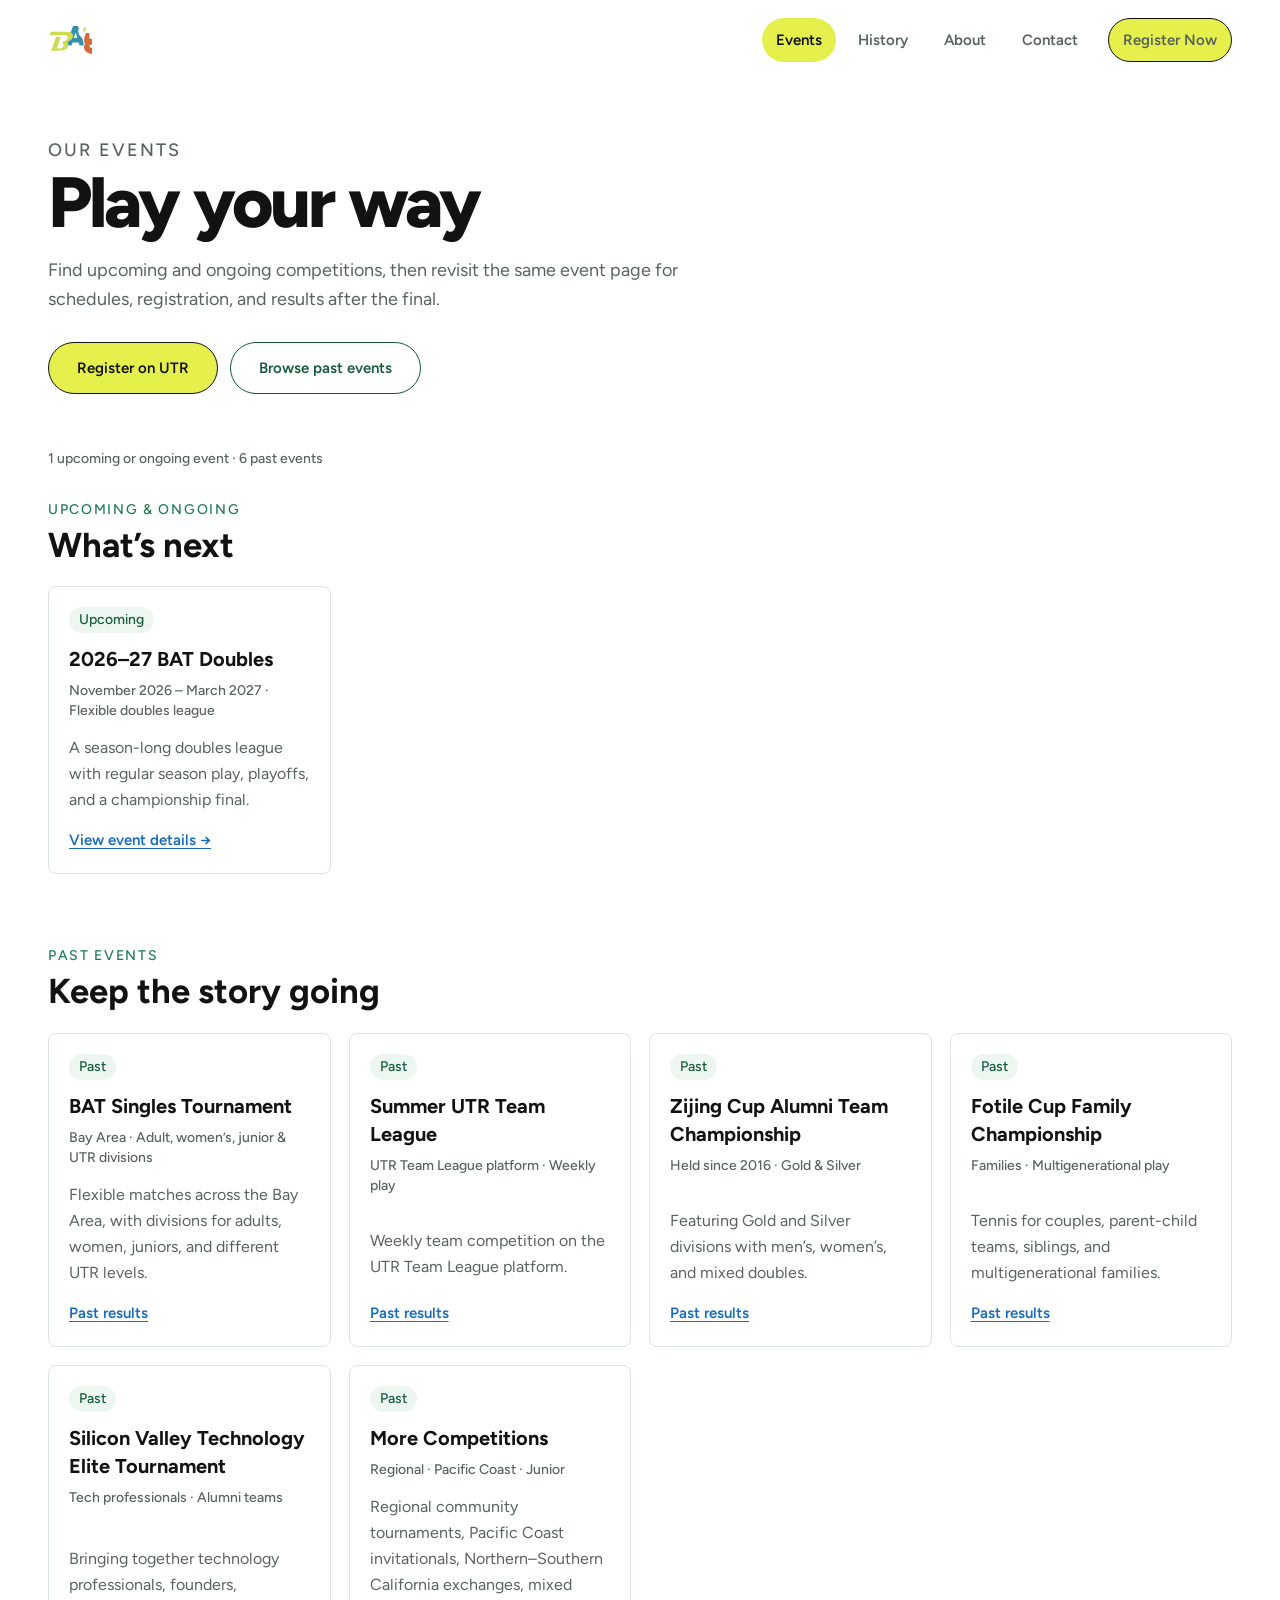
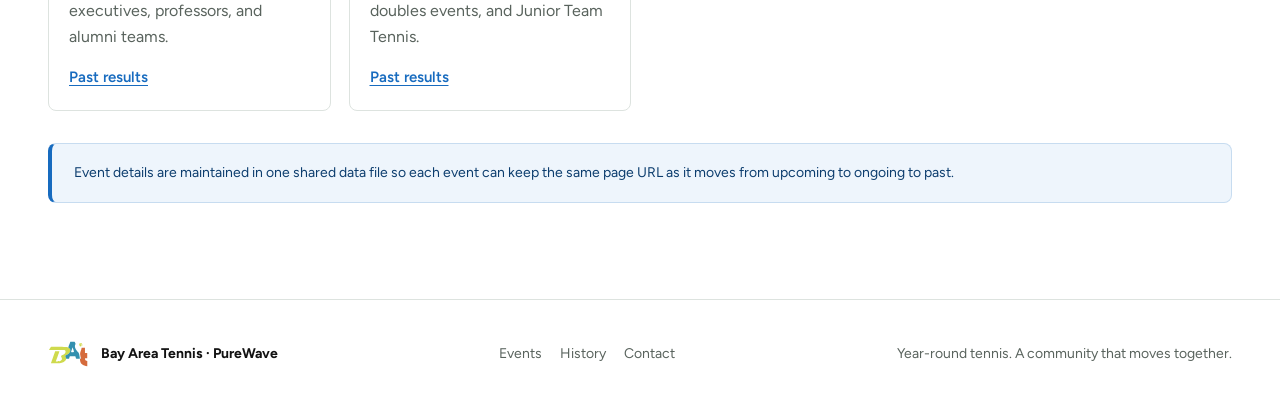
==== commit 6794a853: "Mark only BAT doubles as upcoming Co-authored-by: Copilot <223556219+Copilot@users.noreply.github.co" ====
--- a/events.html
+++ b/events.html
@@ -9,7 +9,7 @@
   <link rel="preconnect" href="https://fonts.googleapis.com">
   <link rel="preconnect" href="https://fonts.gstatic.com" crossorigin>
   <link href="https://fonts.googleapis.com/css2?family=Figtree:wght@400;500;600;700;800&family=Noto+Sans+SC:wght@400;500;700&display=swap" rel="stylesheet">
-  <link rel="stylesheet" href="styles.css?v=events-draft">
+  <link rel="stylesheet" href="styles.css?v=events-status-20261028">
 </head>
 <body>
   <nav class="nav" aria-label="Main navigation">
@@ -86,6 +86,6 @@
   </footer>
 
   <script src="js/site.js"></script>
-  <script src="js/events.js?v=events-draft"></script>
+  <script src="js/events.js?v=events-status-20261028"></script>
 </body>
 </html>
